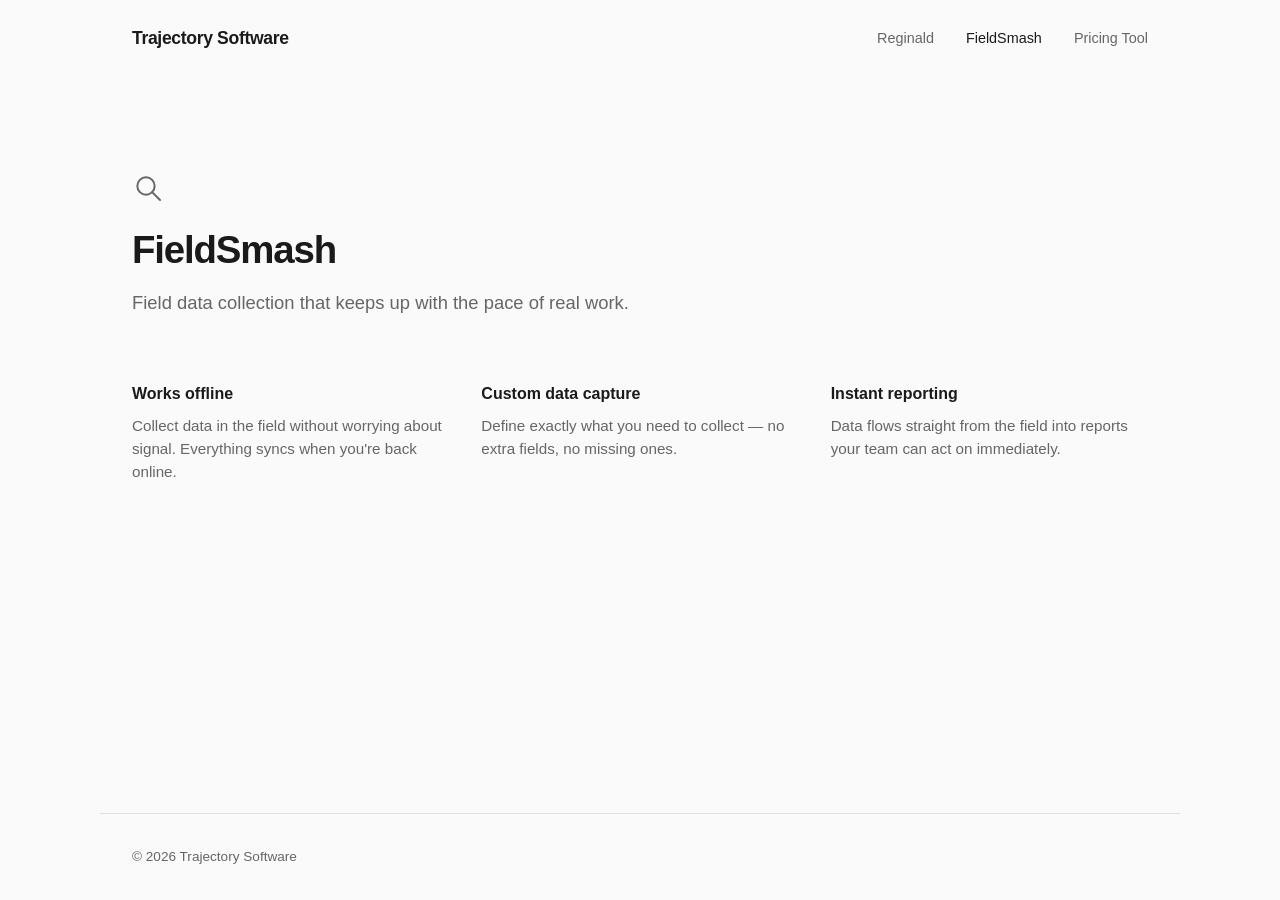
==== fieldsmash.html @ cdc8af4f "Add product subpages for Reginald, FieldSmash, and Pricing Tool Co-Authored-By: Claude Opus 4.6 (1M " ====
<!DOCTYPE html>
<html lang="en">
<head>
  <meta charset="UTF-8">
  <meta name="viewport" content="width=device-width, initial-scale=1.0">
  <title>FieldSmash — Trajectory Software</title>
  <link rel="stylesheet" href="style.css">
</head>
<body>
  <nav>
    <a href="/" class="logo">Trajectory Software</a>
    <div class="nav-links">
      <a href="/reginald.html">Reginald</a>
      <a href="/fieldsmash.html" class="active">FieldSmash</a>
      <a href="/pricing-tool.html">Pricing Tool</a>
    </div>
  </nav>

  <main>
    <section class="subpage-hero">
      <svg class="subpage-icon" viewBox="0 0 24 24" fill="none" stroke="currentColor" stroke-width="1.5" stroke-linecap="round" stroke-linejoin="round">
        <circle cx="10.5" cy="10.5" r="6.5"/>
        <line x1="15.1" y1="15.1" x2="21" y2="21"/>
      </svg>
      <h1>FieldSmash</h1>
      <p>Field data collection that keeps up with the pace of real work.</p>
    </section>

    <section class="features">
      <div class="feature">
        <h3>Works offline</h3>
        <p>Collect data in the field without worrying about signal. Everything syncs when you're back online.</p>
      </div>
      <div class="feature">
        <h3>Custom data capture</h3>
        <p>Define exactly what you need to collect — no extra fields, no missing ones.</p>
      </div>
      <div class="feature">
        <h3>Instant reporting</h3>
        <p>Data flows straight from the field into reports your team can act on immediately.</p>
      </div>
    </section>
  </main>

  <footer>
    <p>&copy; 2026 Trajectory Software</p>
  </footer>
</body>
</html>
---- style.css ----
*,
*::before,
*::after {
  margin: 0;
  padding: 0;
  box-sizing: border-box;
}

:root {
  --color-bg: #fafafa;
  --color-text: #1a1a1a;
  --color-muted: #666;
  --color-border: #e0e0e0;
  --color-card-bg: #fff;
  --color-accent: #1a1a1a;
  --font: "Inter", -apple-system, BlinkMacSystemFont, "Segoe UI", sans-serif;
  --max-width: 1080px;
}

html {
  font-size: 16px;
}

body {
  font-family: var(--font);
  color: var(--color-text);
  background: var(--color-bg);
  line-height: 1.6;
  min-height: 100vh;
  display: flex;
  flex-direction: column;
}

/* Nav */

nav {
  display: flex;
  align-items: center;
  justify-content: space-between;
  max-width: var(--max-width);
  width: 100%;
  margin: 0 auto;
  padding: 1.5rem 2rem;
}

.logo {
  font-weight: 600;
  font-size: 1.1rem;
  text-decoration: none;
  color: var(--color-text);
  letter-spacing: -0.02em;
}

.nav-links {
  display: flex;
  gap: 2rem;
}

.nav-links a {
  text-decoration: none;
  color: var(--color-muted);
  font-size: 0.9rem;
  transition: color 0.15s;
}

.nav-links a:hover {
  color: var(--color-text);
}

/* Main */

main {
  flex: 1;
  max-width: var(--max-width);
  width: 100%;
  margin: 0 auto;
  padding: 0 2rem;
}

/* Hero */

.hero {
  padding: 6rem 0 4rem;
}

.hero h1 {
  font-size: 2.8rem;
  font-weight: 700;
  line-height: 1.15;
  letter-spacing: -0.03em;
  max-width: 640px;
}

.hero p {
  margin-top: 1.25rem;
  font-size: 1.15rem;
  color: var(--color-muted);
  max-width: 480px;
}

/* Product cards */

.products {
  display: grid;
  grid-template-columns: repeat(3, 1fr);
  gap: 1.5rem;
  padding-bottom: 6rem;
}

.card {
  display: flex;
  align-items: center;
  gap: 0.75rem;
  text-decoration: none;
  color: var(--color-text);
  background: var(--color-card-bg);
  border: 1px solid var(--color-border);
  border-radius: 10px;
  padding: 1.5rem 2rem;
  transition: border-color 0.15s, box-shadow 0.15s;
}

.card:hover {
  border-color: #bbb;
  box-shadow: 0 2px 12px rgba(0, 0, 0, 0.06);
}

.card-icon {
  width: 24px;
  height: 24px;
  flex-shrink: 0;
  color: var(--color-muted);
}

.card span {
  font-size: 1.1rem;
  font-weight: 600;
  letter-spacing: -0.01em;
}

/* Nav active state */

.nav-links a.active {
  color: var(--color-text);
}

/* Subpage hero */

.subpage-hero {
  padding: 6rem 0 4rem;
}

.subpage-icon {
  width: 32px;
  height: 32px;
  color: var(--color-muted);
  margin-bottom: 1rem;
}

.subpage-hero h1 {
  font-size: 2.4rem;
  font-weight: 700;
  line-height: 1.15;
  letter-spacing: -0.03em;
}

.subpage-hero p {
  margin-top: 1rem;
  font-size: 1.15rem;
  color: var(--color-muted);
  max-width: 520px;
}

/* Features */

.features {
  display: grid;
  grid-template-columns: repeat(3, 1fr);
  gap: 2rem;
  padding-bottom: 6rem;
}

.feature h3 {
  font-size: 1rem;
  font-weight: 600;
  margin-bottom: 0.5rem;
}

.feature p {
  font-size: 0.95rem;
  color: var(--color-muted);
  line-height: 1.5;
}

/* Footer */

footer {
  max-width: var(--max-width);
  width: 100%;
  margin: 0 auto;
  padding: 2rem;
  border-top: 1px solid var(--color-border);
}

footer p {
  font-size: 0.85rem;
  color: var(--color-muted);
}

/* Responsive */

@media (max-width: 768px) {
  .hero {
    padding: 4rem 0 3rem;
  }

  .hero h1 {
    font-size: 2rem;
  }

  .products {
    grid-template-columns: 1fr;
  }

  .nav-links {
    gap: 1.25rem;
  }

  .features {
    grid-template-columns: 1fr;
  }

  .subpage-hero h1 {
    font-size: 1.8rem;
  }
}
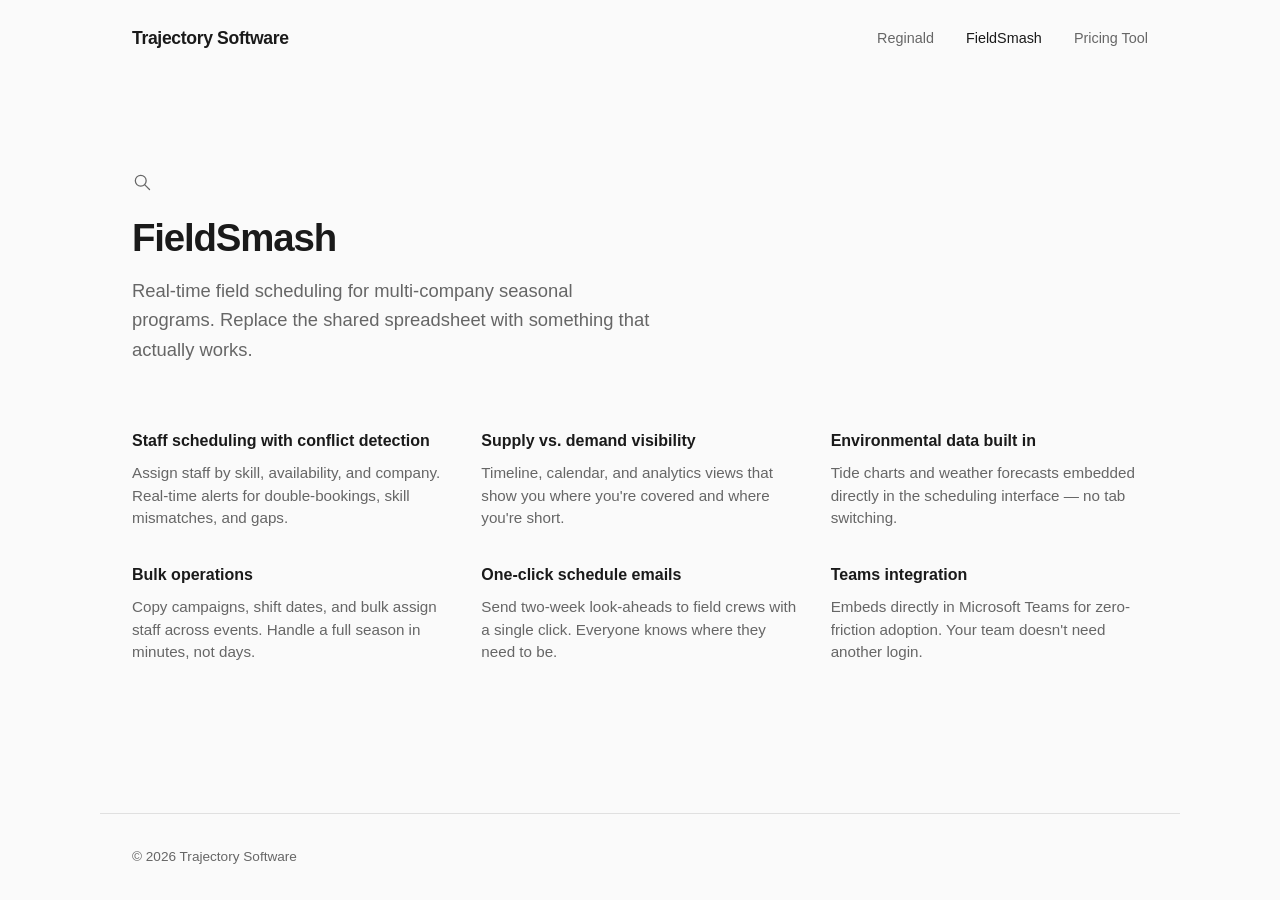
==== commit c767fe02: "Update subpages with real product descriptions from source repos Co-Authored-By: Claude Opus 4.6 (1M" ====
--- a/fieldsmash.html
+++ b/fieldsmash.html
@@ -23,21 +23,33 @@
         <line x1="15.1" y1="15.1" x2="21" y2="21"/>
       </svg>
       <h1>FieldSmash</h1>
-      <p>Field data collection that keeps up with the pace of real work.</p>
+      <p>Real-time field scheduling for multi-company seasonal programs. Replace the shared spreadsheet with something that actually works.</p>
     </section>
 
     <section class="features">
       <div class="feature">
-        <h3>Works offline</h3>
-        <p>Collect data in the field without worrying about signal. Everything syncs when you're back online.</p>
+        <h3>Staff scheduling with conflict detection</h3>
+        <p>Assign staff by skill, availability, and company. Real-time alerts for double-bookings, skill mismatches, and gaps.</p>
       </div>
       <div class="feature">
-        <h3>Custom data capture</h3>
-        <p>Define exactly what you need to collect — no extra fields, no missing ones.</p>
+        <h3>Supply vs. demand visibility</h3>
+        <p>Timeline, calendar, and analytics views that show you where you're covered and where you're short.</p>
       </div>
       <div class="feature">
-        <h3>Instant reporting</h3>
-        <p>Data flows straight from the field into reports your team can act on immediately.</p>
+        <h3>Environmental data built in</h3>
+        <p>Tide charts and weather forecasts embedded directly in the scheduling interface — no tab switching.</p>
+      </div>
+      <div class="feature">
+        <h3>Bulk operations</h3>
+        <p>Copy campaigns, shift dates, and bulk assign staff across events. Handle a full season in minutes, not days.</p>
+      </div>
+      <div class="feature">
+        <h3>One-click schedule emails</h3>
+        <p>Send two-week look-aheads to field crews with a single click. Everyone knows where they need to be.</p>
+      </div>
+      <div class="feature">
+        <h3>Teams integration</h3>
+        <p>Embeds directly in Microsoft Teams for zero-friction adoption. Your team doesn't need another login.</p>
       </div>
     </section>
   </main>
--- a/style.css
+++ b/style.css
@@ -151,8 +151,8 @@
 }
 
 .subpage-icon {
-  width: 32px;
-  height: 32px;
+  width: 20px;
+  height: 20px;
   color: var(--color-muted);
   margin-bottom: 1rem;
 }
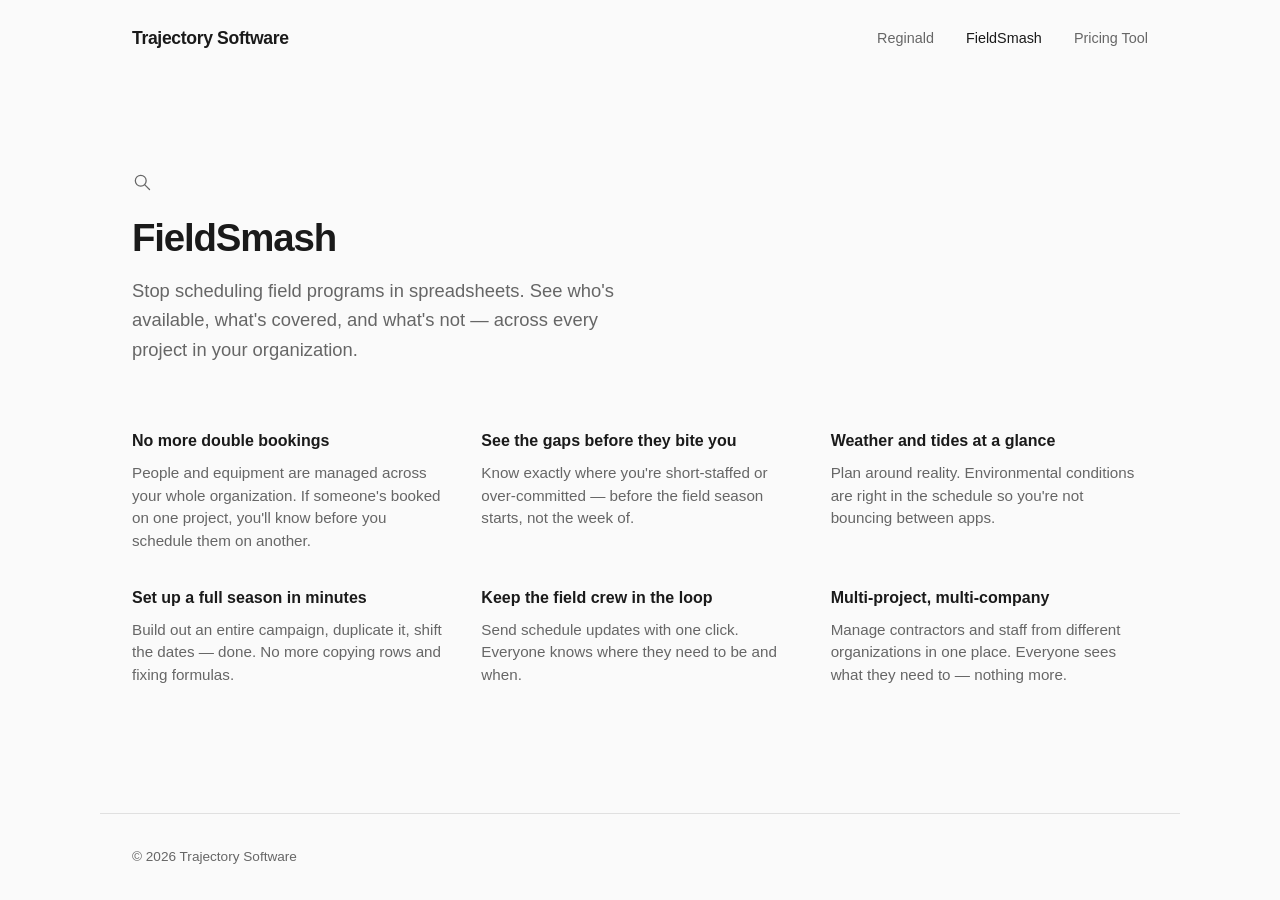
==== commit 42548f39: "Rewrite all pages for benefit-focused copy, use relative links Co-Authored-By: Claude Opus 4.6 (1M c" ====
--- a/fieldsmash.html
+++ b/fieldsmash.html
@@ -8,11 +8,11 @@
 </head>
 <body>
   <nav>
-    <a href="/" class="logo">Trajectory Software</a>
+    <a href="index.html" class="logo">Trajectory Software</a>
     <div class="nav-links">
-      <a href="/reginald.html">Reginald</a>
-      <a href="/fieldsmash.html" class="active">FieldSmash</a>
-      <a href="/pricing-tool.html">Pricing Tool</a>
+      <a href="reginald.html">Reginald</a>
+      <a href="fieldsmash.html" class="active">FieldSmash</a>
+      <a href="pricing-tool.html">Pricing Tool</a>
     </div>
   </nav>
 
@@ -23,33 +23,33 @@
         <line x1="15.1" y1="15.1" x2="21" y2="21"/>
       </svg>
       <h1>FieldSmash</h1>
-      <p>Real-time field scheduling for multi-company seasonal programs. Replace the shared spreadsheet with something that actually works.</p>
+      <p>Stop scheduling field programs in spreadsheets. See who's available, what's covered, and what's not — across every project in your organization.</p>
     </section>
 
     <section class="features">
       <div class="feature">
-        <h3>Staff scheduling with conflict detection</h3>
-        <p>Assign staff by skill, availability, and company. Real-time alerts for double-bookings, skill mismatches, and gaps.</p>
+        <h3>No more double bookings</h3>
+        <p>People and equipment are managed across your whole organization. If someone's booked on one project, you'll know before you schedule them on another.</p>
       </div>
       <div class="feature">
-        <h3>Supply vs. demand visibility</h3>
-        <p>Timeline, calendar, and analytics views that show you where you're covered and where you're short.</p>
+        <h3>See the gaps before they bite you</h3>
+        <p>Know exactly where you're short-staffed or over-committed — before the field season starts, not the week of.</p>
       </div>
       <div class="feature">
-        <h3>Environmental data built in</h3>
-        <p>Tide charts and weather forecasts embedded directly in the scheduling interface — no tab switching.</p>
+        <h3>Weather and tides at a glance</h3>
+        <p>Plan around reality. Environmental conditions are right in the schedule so you're not bouncing between apps.</p>
       </div>
       <div class="feature">
-        <h3>Bulk operations</h3>
-        <p>Copy campaigns, shift dates, and bulk assign staff across events. Handle a full season in minutes, not days.</p>
+        <h3>Set up a full season in minutes</h3>
+        <p>Build out an entire campaign, duplicate it, shift the dates — done. No more copying rows and fixing formulas.</p>
       </div>
       <div class="feature">
-        <h3>One-click schedule emails</h3>
-        <p>Send two-week look-aheads to field crews with a single click. Everyone knows where they need to be.</p>
+        <h3>Keep the field crew in the loop</h3>
+        <p>Send schedule updates with one click. Everyone knows where they need to be and when.</p>
       </div>
       <div class="feature">
-        <h3>Teams integration</h3>
-        <p>Embeds directly in Microsoft Teams for zero-friction adoption. Your team doesn't need another login.</p>
+        <h3>Multi-project, multi-company</h3>
+        <p>Manage contractors and staff from different organizations in one place. Everyone sees what they need to — nothing more.</p>
       </div>
     </section>
   </main>
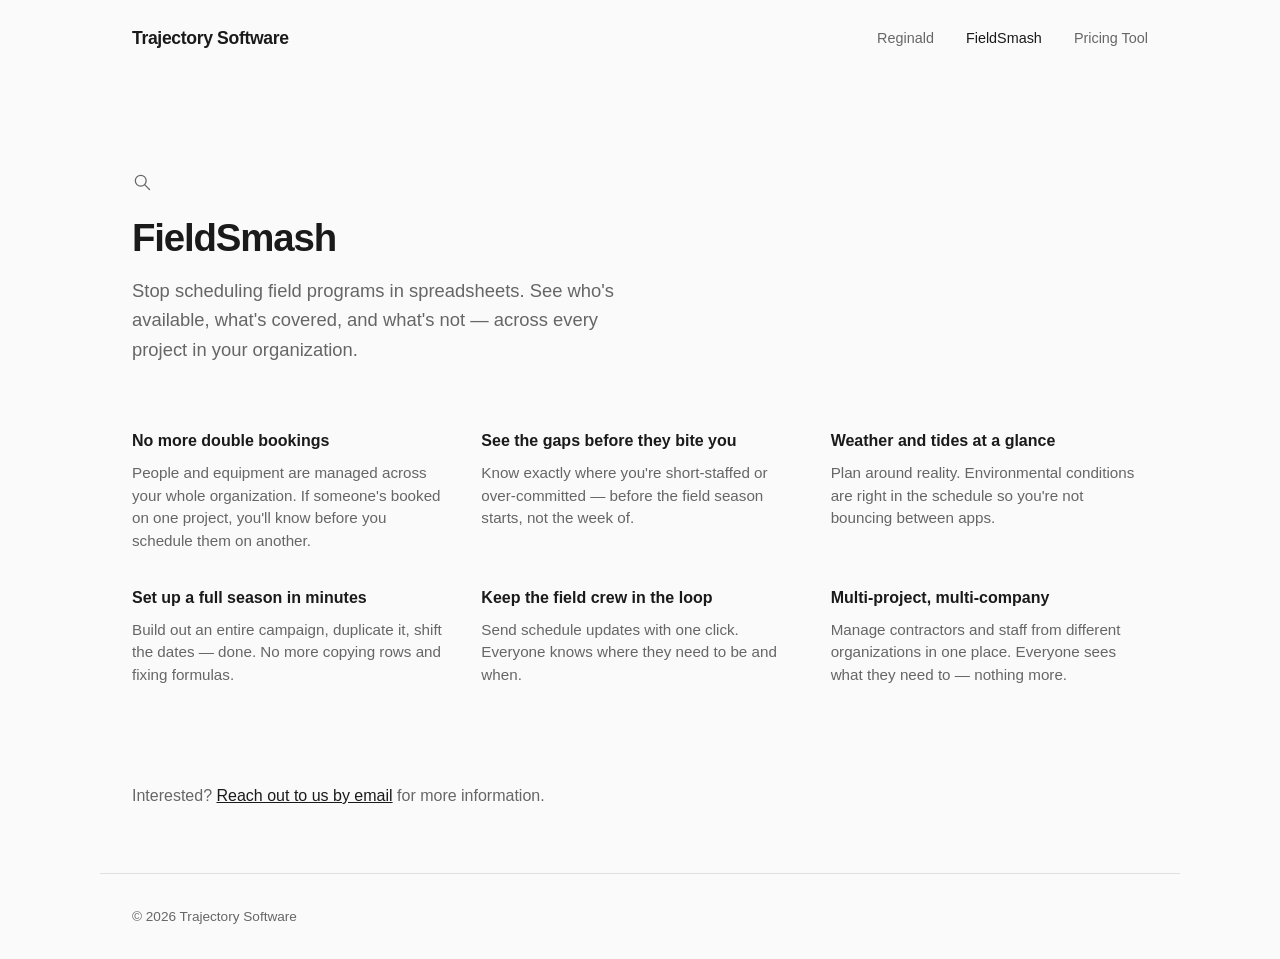
==== commit c9cff5b6: "Refine copy across all product pages Co-Authored-By: Claude Opus 4.6 (1M context) <noreply@anthropic" ====
--- a/fieldsmash.html
+++ b/fieldsmash.html
@@ -52,6 +52,10 @@
         <p>Manage contractors and staff from different organizations in one place. Everyone sees what they need to — nothing more.</p>
       </div>
     </section>
+
+    <section class="cta">
+      <p>Interested? <a href="mailto:support@trajectorysoftware.ca">Reach out to us by email</a> for more information.</p>
+    </section>
   </main>
 
   <footer>
--- a/style.css
+++ b/style.css
@@ -171,6 +171,10 @@
   max-width: 520px;
 }
 
+.subpage-hero .tagline {
+  margin-top: 1.25rem;
+}
+
 /* Features */
 
 .features {
@@ -190,6 +194,21 @@
   font-size: 0.95rem;
   color: var(--color-muted);
   line-height: 1.5;
+}
+
+/* CTA */
+
+.cta {
+  padding-bottom: 4rem;
+}
+
+.cta p {
+  font-size: 1rem;
+  color: var(--color-muted);
+}
+
+.cta a {
+  color: var(--color-text);
 }
 
 /* Footer */
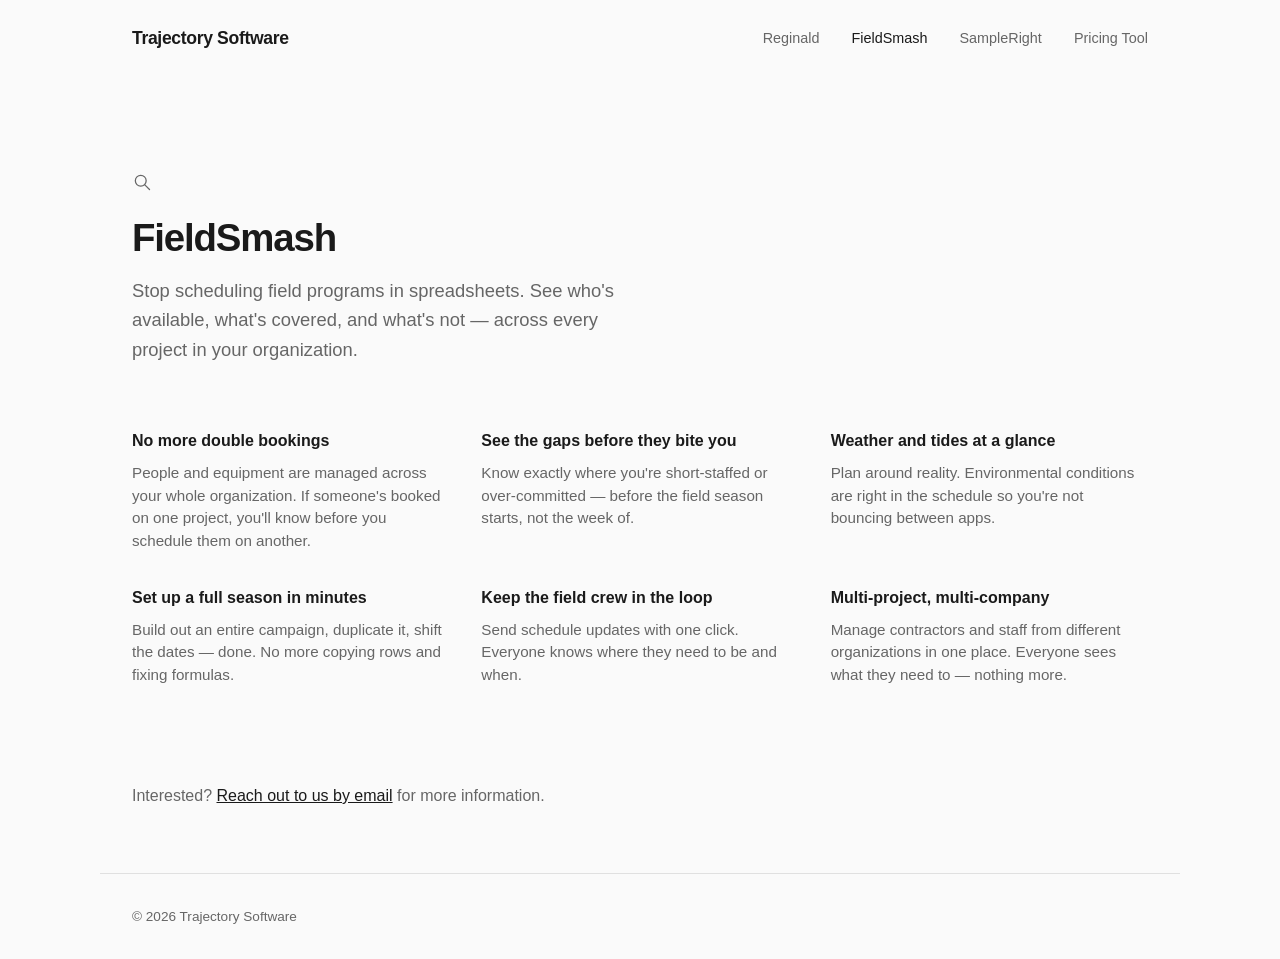
==== commit 1f35805f: "Add SampleRight product page New sampleright.html in the FieldSmash page's pattern, a SampleRight ta" ====
--- a/fieldsmash.html
+++ b/fieldsmash.html
@@ -12,6 +12,7 @@
     <div class="nav-links">
       <a href="reginald.html">Reginald</a>
       <a href="fieldsmash.html" class="active">FieldSmash</a>
+      <a href="sampleright.html">SampleRight</a>
       <a href="pricing-tool.html">Pricing Tool</a>
     </div>
   </nav>
--- a/style.css
+++ b/style.css
@@ -102,7 +102,7 @@
 
 .products {
   display: grid;
-  grid-template-columns: repeat(3, 1fr);
+  grid-template-columns: repeat(4, 1fr);
   gap: 1.5rem;
   padding-bottom: 6rem;
 }
@@ -228,6 +228,12 @@
 
 /* Responsive */
 
+@media (max-width: 1000px) {
+  .products {
+    grid-template-columns: repeat(2, 1fr);
+  }
+}
+
 @media (max-width: 768px) {
   .hero {
     padding: 4rem 0 3rem;
@@ -241,8 +247,14 @@
     grid-template-columns: 1fr;
   }
 
+  nav {
+    flex-wrap: wrap;
+    row-gap: 0.75rem;
+  }
+
   .nav-links {
-    gap: 1.25rem;
+    flex-wrap: wrap;
+    gap: 0.5rem 1.25rem;
   }
 
   .features {
